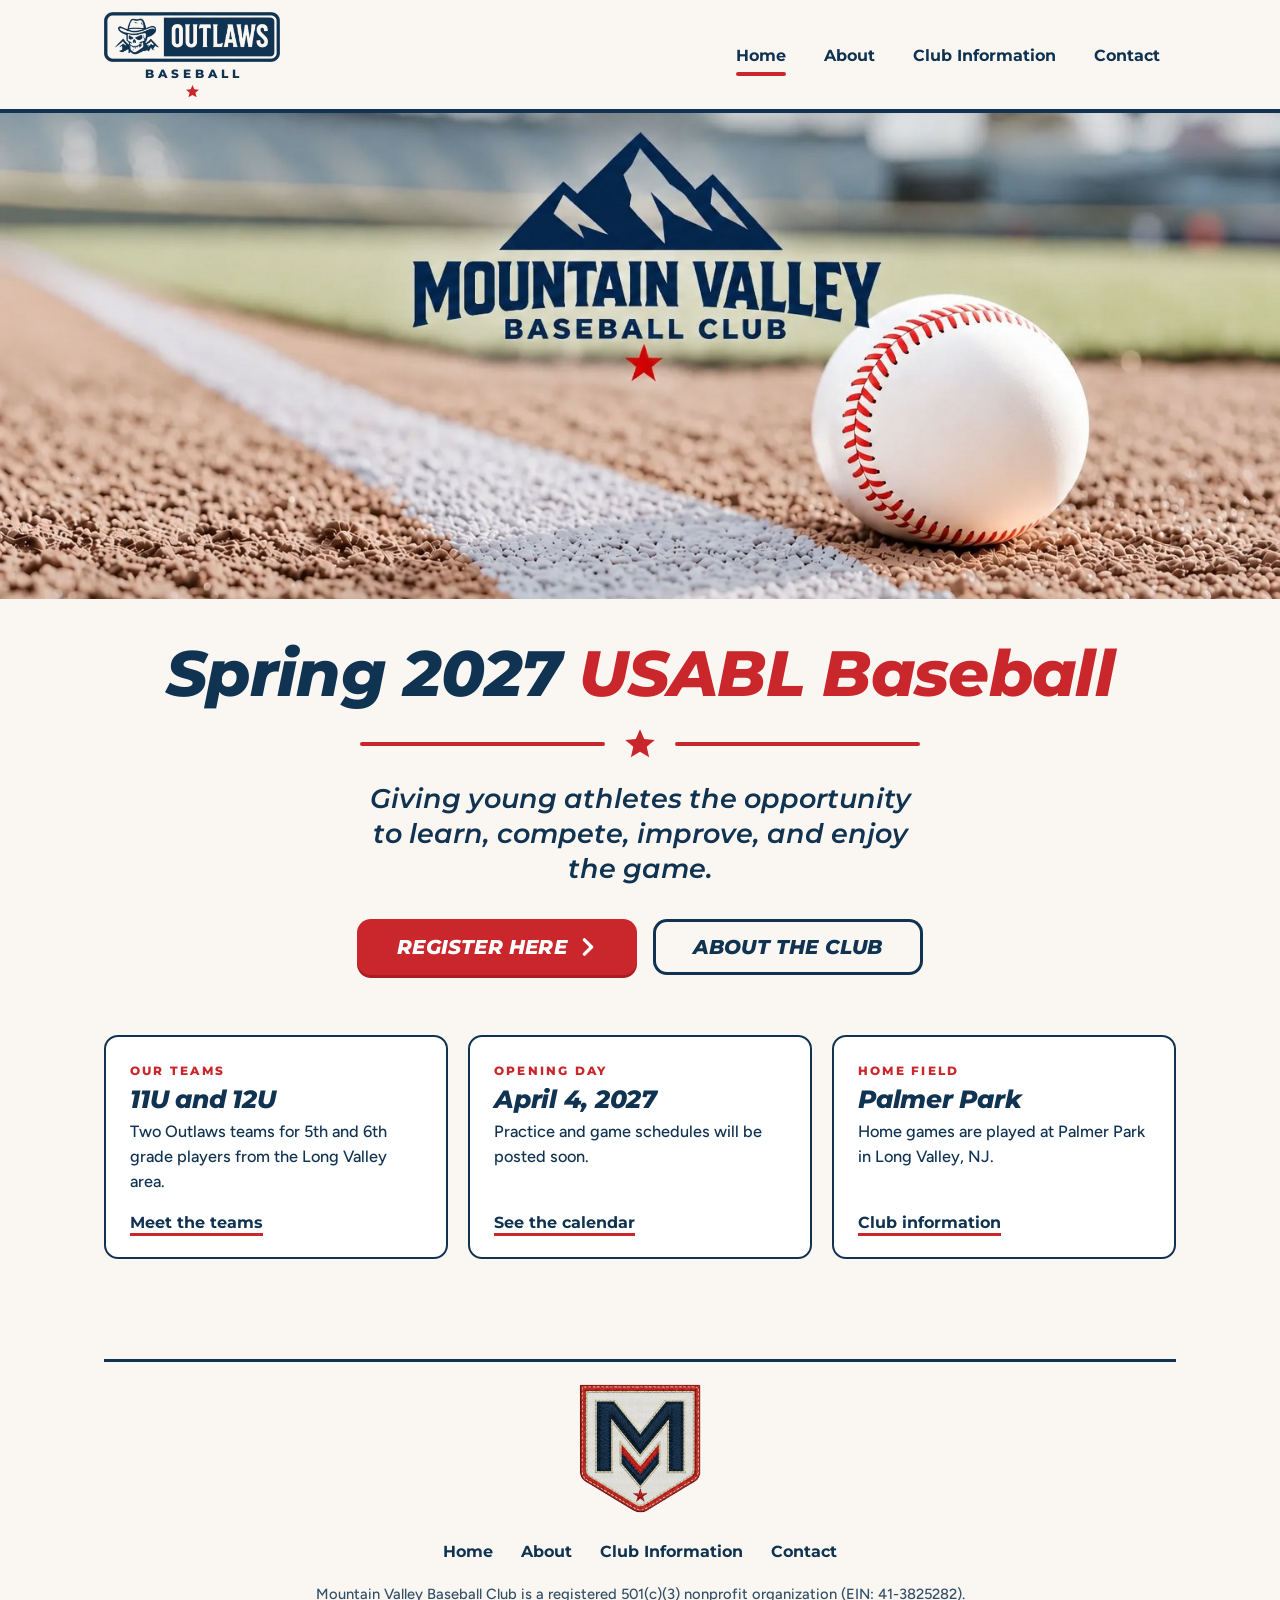
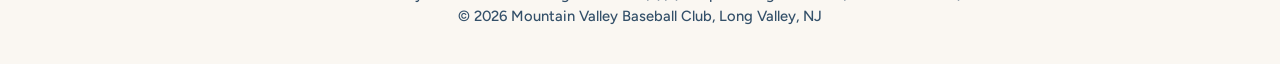
==== index.html @ af427c99 "Initial commit" ====
<!DOCTYPE html>
<html lang="en">
<head>
  <meta charset="utf-8">
  <meta name="viewport" content="width=device-width, initial-scale=1">
  <title>Mountain Valley Baseball Club | Outlaws Baseball, Long Valley, NJ</title>
  <meta name="description" content="Mountain Valley Baseball Club is a nonprofit youth baseball club in Long Valley, NJ, fielding 11U and 12U Outlaws teams for Spring 2027 USABL baseball.">
  <link rel="canonical" href="https://mvbaseball.org/">
  <meta property="og:title" content="Mountain Valley Baseball Club | Outlaws Baseball, Long Valley, NJ">
  <meta property="og:description" content="Mountain Valley Baseball Club is a nonprofit youth baseball club in Long Valley, NJ, fielding 11U and 12U Outlaws teams for Spring 2027 USABL baseball.">
  <meta property="og:image" content="https://mvbaseball.org/assets/hero.jpg">
  <meta property="og:url" content="https://mvbaseball.org/">
  <meta property="og:type" content="website">
  <meta name="theme-color" content="#113352">
  <link rel="icon" type="image/png" href="assets/favicon.png">
  <link rel="apple-touch-icon" href="assets/apple-touch-icon.png">
  <link rel="preconnect" href="https://fonts.googleapis.com">
  <link rel="preconnect" href="https://fonts.gstatic.com" crossorigin>
  <link href="https://fonts.googleapis.com/css2?family=Figtree:wght@500;600;700&family=Montserrat:ital,wght@0,700;0,800;1,600;1,700;1,800&display=swap" rel="stylesheet">
  <link rel="stylesheet" href="css/styles.css">
</head>
<body>
  <a class="skip" href="#main">Skip to content</a>

  <header class="site-header">
    <div class="wrap header-inner">
      <a class="brand" href="index.html" aria-label="Outlaws Baseball, Mountain Valley Baseball Club home">
        <img src="assets/outlaws-badge.png" alt="Outlaws" width="1227" height="352">
        <span class="brand-sub">BASEBALL</span>
        <svg class="brand-star" viewBox="0 0 24 24" aria-hidden="true"><path d="M12 1.6l2.95 6.9 7.45.62-5.66 4.9 1.72 7.3L12 17.4l-6.46 3.92 1.72-7.3L1.6 9.12l7.45-.62z"/></svg>
      </a>
      <button class="nav-toggle" type="button" aria-controls="site-nav" aria-expanded="false" aria-label="Menu">
        <svg viewBox="0 0 24 24" fill="none" stroke="currentColor" stroke-width="2.6" stroke-linecap="round" aria-hidden="true"><path d="M4 6.500h16M4 12h16M4 17.500h16"/></svg>
      </button>
      <nav class="nav" id="site-nav" aria-label="Main">
        <a href="index.html" aria-current="page">Home</a>
        <a href="about.html">About</a>
        <a href="club-information.html">Club Information</a>
        <a href="contact.html">Contact</a>
      </nav>
    </div>
  </header>

  <main id="main">
    <section class="hero">
      <img src="assets/hero.jpg" alt="Mountain Valley Baseball Club. A baseball resting beside the foul line on an infield." width="1536" height="584" fetchpriority="high">
    </section>

    <section class="home-intro">
      <div class="wrap">
        <h1>Spring 2027 <span>USABL Baseball</span></h1>
        <div class="star-rule"><svg class="star" viewBox="0 0 24 24" aria-hidden="true"><path d="M12 1.6l2.95 6.9 7.45.62-5.66 4.9 1.72 7.3L12 17.4l-6.46 3.92 1.72-7.3L1.6 9.12l7.45-.62z"/></svg></div>
        <p class="tagline">Giving young athletes the opportunity to learn, compete, improve, and enjoy the game.</p>
        <div class="cta-row">
          <a class="btn" href="https://docs.google.com/forms/d/e/1FAIpQLScuwrwn211wKPMHksO8JKq2tG1Pb9gNtkgpowk8rp99vr_ouw/viewform" target="_blank" rel="noopener">Register Here <svg viewBox="0 0 20 20" fill="none" stroke="currentColor" stroke-width="3.6" stroke-linecap="round" stroke-linejoin="round" aria-hidden="true"><path d="M6 2l8 8-8 8"/></svg></a>
          <a class="btn btn-ghost" href="about.html">About the Club</a>
        </div>
      </div>
    </section>

    <section class="section">
      <div class="wrap">
        <ul class="facts">
          <li class="fact">
            <span class="label">Our Teams</span>
            <h2>11U and 12U</h2>
            <p>Two Outlaws teams for 5th and 6th grade players from the Long Valley area.</p>
            <a href="about.html#teams">Meet the teams</a>
          </li>
          <li class="fact">
            <span class="label">Opening Day</span>
            <h2>April 4, 2027</h2>
            <p>Practice and game schedules will be posted soon.</p>
            <a href="club-information.html#calendar">See the calendar</a>
          </li>
          <li class="fact">
            <span class="label">Home Field</span>
            <h2>Palmer Park</h2>
            <p>Home games are played at Palmer Park in Long Valley, NJ.</p>
            <a href="club-information.html#field">Club information</a>
          </li>
        </ul>
      </div>
    </section>
  </main>

  <footer class="site-footer">
    <div class="wrap">
      <div class="footer-rule"></div>
      <img class="footer-patch" src="assets/mvbc-patch.png" alt="Mountain Valley Baseball Club patch" width="480" height="452" loading="lazy">
      <nav class="footer-nav" aria-label="Footer">
        <a href="index.html">Home</a>
        <a href="about.html">About</a>
        <a href="club-information.html">Club Information</a>
        <a href="contact.html">Contact</a>
      </nav>
      <p>Mountain Valley Baseball Club is a registered 501(c)(3) nonprofit organization (EIN: 41-3825282).</p>
      <p>&copy; <span id="year">2026</span> Mountain Valley Baseball Club, Long Valley, NJ</p>
    </div>
  </footer>

  <script src="js/site.js"></script>
</body>
</html>
---- css/styles.css ----
/* Mountain Valley Baseball Club — mvbaseball.org */

:root {
  --cream: #FAF7F2;
  --navy: #113352;
  --navy-deep: #0C2740;
  --red: #C9272C;
  --red-deep: #A81E23;
  --stone: #E6E3DC;
  --line: #C9C6BE;
  --white: #FFFFFF;
  --display: "Montserrat", "Avenir Next", "Segoe UI", Arial, sans-serif;
  --body: "Figtree", "Avenir Next", "Segoe UI", Arial, sans-serif;
  --wrap: 1120px;
  --radius: 14px;
}

*, *::before, *::after { box-sizing: border-box; }

html { -webkit-text-size-adjust: 100%; scroll-behavior: smooth; }

body {
  margin: 0;
  background: var(--cream);
  color: var(--navy);
  font-family: var(--body);
  font-size: 1.125rem;
  line-height: 1.55;
  font-weight: 500;
  min-height: 100vh;
  display: flex;
  flex-direction: column;
}

main { flex: 1; }

img { max-width: 100%; height: auto; display: block; }

a { color: inherit; }

h1, h2, h3 {
  font-family: var(--display);
  font-weight: 800;
  font-style: italic;
  line-height: 1.08;
  margin: 0;
  letter-spacing: -0.01em;
}

p { margin: 0; }

.wrap {
  width: 100%;
  max-width: var(--wrap);
  margin: 0 auto;
  padding: 0 24px;
}

.skip {
  position: absolute; left: 12px; top: -60px;
  background: var(--navy); color: var(--white);
  padding: 10px 16px; border-radius: 8px; z-index: 100;
  font-weight: 700; text-decoration: none;
}
.skip:focus { top: 12px; }

:focus-visible { outline: 3px solid var(--red); outline-offset: 3px; border-radius: 4px; }

/* ---------- Header ---------- */

.site-header {
  background: var(--cream);
  border-bottom: 4px solid var(--navy);
  position: sticky; top: 0; z-index: 50;
}

.header-inner {
  display: flex; align-items: center; justify-content: space-between;
  gap: 24px;
  padding-top: 12px; padding-bottom: 10px;
}

.brand {
  display: inline-flex; flex-direction: column; align-items: center;
  text-decoration: none; line-height: 1;
}
.brand img { width: 176px; }
.brand-sub {
  font-family: var(--display); font-weight: 800; font-size: 0.72rem;
  letter-spacing: 0.34em; margin: 7px 0 0 0.34em;
}
.brand-star { width: 15px; height: 15px; margin-top: 3px; fill: var(--red); }

.nav { display: flex; gap: 6px; }
.nav a {
  font-family: var(--display); font-weight: 700; font-size: 1.02rem;
  text-decoration: none; padding: 10px 16px; position: relative;
}
.nav a::after {
  content: ""; position: absolute; left: 16px; right: 16px; bottom: 2px;
  height: 4px; background: var(--red); border-radius: 2px;
  transform: scaleX(0); transform-origin: left; transition: transform .2s ease;
}
.nav a:hover::after, .nav a[aria-current="page"]::after { transform: scaleX(1); }

.nav-toggle {
  display: none; background: none; border: 2px solid var(--navy); border-radius: 10px;
  width: 46px; height: 46px; padding: 0; cursor: pointer; color: var(--navy);
  align-items: center; justify-content: center;
}
.nav-toggle svg { width: 24px; height: 24px; }

/* ---------- Shared pieces ---------- */

.page-head { padding: 44px 0 8px; }
.page-title { font-size: clamp(2.4rem, 6vw, 3.6rem); display: inline-block; }
.page-title::after {
  content: ""; display: block; width: 46%; min-width: 120px; height: 6px;
  background: var(--red); border-radius: 3px; margin-top: 10px;
}

.section { padding: 44px 0; }
.section-tight { padding: 28px 0; }

.rule-title {
  display: flex; align-items: center; gap: 24px;
  font-size: clamp(1.9rem, 4.4vw, 2.7rem); text-align: center;
}
.rule-title::before, .rule-title::after {
  content: ""; flex: 1; height: 4px; background: var(--red); border-radius: 2px;
}

.btn {
  display: inline-flex; align-items: center; justify-content: center; gap: 12px;
  font-family: var(--display); font-weight: 800; font-style: italic;
  text-transform: uppercase; text-decoration: none; letter-spacing: 0.01em;
  font-size: 1.25rem; line-height: 1;
  padding: 18px 40px; border-radius: 14px; border: 0; cursor: pointer;
  background: var(--red); color: var(--white);
  box-shadow: 0 3px 0 var(--red-deep);
  transition: background .15s ease, transform .15s ease, box-shadow .15s ease;
}
.btn:hover { background: var(--red-deep); transform: translateY(-1px); box-shadow: 0 4px 0 #8a181c; }
.btn:active { transform: translateY(2px); box-shadow: none; }
.btn svg { width: 18px; height: 18px; }
.btn-ghost {
  background: transparent; color: var(--navy);
  box-shadow: inset 0 0 0 3px var(--navy);
}
.btn-ghost:hover { background: var(--navy); color: var(--white); box-shadow: inset 0 0 0 3px var(--navy); }

.star { fill: var(--red); }

/* ---------- Home ---------- */

.hero { position: relative; background: var(--navy); }
.hero img {
  width: 100%; height: clamp(250px, 38vw, 560px);
  object-fit: cover; object-position: 55% 50%;
}

.home-intro { text-align: center; padding: 40px 0 16px; }
.home-intro h1 { font-size: clamp(2.1rem, 6vw, 4rem); }
.home-intro h1 span { color: var(--red); }
.star-rule {
  display: flex; align-items: center; justify-content: center; gap: 18px;
  margin: 18px auto 20px; max-width: 560px;
}
.star-rule::before, .star-rule::after {
  content: ""; flex: 1; height: 4px; background: var(--red); border-radius: 2px;
}
.star-rule svg { width: 34px; height: 34px; }
.tagline {
  font-family: var(--display); font-style: italic; font-weight: 600;
  font-size: clamp(1.15rem, 2.6vw, 1.7rem); line-height: 1.3;
  max-width: 21em; margin: 0 auto;
}
.cta-row { display: flex; flex-wrap: wrap; gap: 16px; justify-content: center; margin-top: 32px; }

.facts {
  display: grid; grid-template-columns: repeat(3, 1fr); gap: 20px;
  margin: 0; padding: 0; list-style: none;
}
.fact {
  background: var(--white); border: 2px solid var(--navy); border-radius: var(--radius);
  padding: 24px 24px 22px; display: flex; flex-direction: column; gap: 6px;
}
.fact .label {
  font-family: var(--display); font-weight: 800; font-size: 0.78rem;
  letter-spacing: 0.18em; text-transform: uppercase; color: var(--red);
}
.fact h2 { font-size: 1.55rem; }
.fact p { font-size: 1.02rem; }
.fact a {
  margin-top: auto; padding-top: 10px; font-family: var(--display); font-weight: 700;
  font-size: 0.98rem; text-decoration-color: var(--red); text-decoration-thickness: 3px;
  text-underline-offset: 5px;
}
.fact a:hover { color: var(--red); }

/* ---------- About ---------- */

.about-lead {
  display: grid; grid-template-columns: 5fr 7fr; gap: 40px; align-items: center;
  padding: 36px 0 44px;
}
.about-lead .page-title { margin-bottom: 22px; }
.about-lead p { font-size: 1.2rem; }
.about-lead img {
  width: 100%; border-radius: var(--radius); aspect-ratio: 12 / 5; object-fit: cover;
}

.mission {
  background: var(--navy); color: var(--white); border-radius: 6px;
  display: grid; grid-template-columns: auto 1fr; align-items: center;
}
.mission h2 { font-size: clamp(2rem, 4vw, 2.7rem); padding: 30px 40px; text-align: center; }
.mission p {
  border-left: 4px solid var(--red); padding: 4px 40px 4px 30px; margin: 26px 0;
  font-size: 1.12rem;
}

.serve { text-align: center; }
.serve h2 { font-size: clamp(1.9rem, 4.4vw, 2.7rem); margin-bottom: 8px; }

.teams {
  display: grid; grid-template-columns: 1fr 1fr; margin-top: 30px;
}
.team { text-align: center; padding: 4px 24px 8px; }
.team + .team { border-left: 3px solid var(--line); }
.team-tag {
  display: inline-flex; font-family: var(--display); font-style: italic; font-weight: 800;
  line-height: 1; filter: drop-shadow(0 1px 0 rgba(17, 51, 82, .08));
}
.team-tag b, .team-tag span { display: block; padding: 12px 40px; }
.team-tag b {
  background: var(--navy); color: var(--white); font-size: 2.5rem; font-weight: 800;
  clip-path: polygon(22% 0, 100% 0, 100% 100%, 0 100%);
  padding-left: 62px; padding-right: 28px;
}
.team-tag span {
  background: var(--stone); font-size: 1.7rem; align-self: stretch;
  display: flex; align-items: center; font-weight: 700;
  clip-path: polygon(0 0, 100% 0, 86% 100%, 0 100%);
  padding-left: 30px; padding-right: 62px; margin-left: -1px;
}
.team p {
  font-family: var(--display); font-weight: 700; font-size: 1.3rem; margin-top: 14px;
}

.register { text-align: center; padding: 36px 0 12px; }
.register .btn { font-size: 1.6rem; padding: 22px 64px; }

.leadership {
  border: 3px solid var(--navy); border-radius: 18px; background: var(--white);
  display: grid; grid-template-columns: auto repeat(4, 1fr); align-items: center;
  padding: 20px 8px 20px 28px;
}
.leadership h2 {
  font-size: 1.9rem; padding-right: 26px; border-right: 4px solid var(--red);
}
.leadership dl { margin: 0; display: contents; }
.leadership .role { text-align: center; padding: 6px 18px; border-left: 2px solid var(--line); }
.leadership .role:first-of-type { border-left: 0; }
.leadership dt { font-family: var(--display); font-weight: 800; font-size: 1.05rem; }
.leadership dd { margin: 2px 0 0; font-size: 1.08rem; }

/* ---------- Club Information ---------- */

.info-grid {
  display: grid; grid-template-columns: 1.85fr 1fr; gap: 0 44px; align-items: stretch;
  padding-top: 28px;
}
.info-grid { position: relative; }
.info-grid::after {
  content: ""; position: absolute; top: 28px; bottom: 0; width: 3px; background: var(--navy);
  left: calc((100% - 44px) * 0.6491 + 21px);
}

.card {
  background: var(--white); border: 2px solid var(--line); border-radius: 18px; overflow: hidden;
}
.card-head {
  background: var(--navy); color: var(--white); padding: 14px 16px;
  display: flex; align-items: center; justify-content: center; gap: 12px;
}
.card-head h2 { font-size: 1.75rem; }

.cal .card-head { justify-content: space-between; padding: 10px 14px; }
.cal .card-head h2 { font-size: clamp(1.5rem, 3.4vw, 2.2rem); }
.cal-btn {
  background: none; border: 0; color: var(--white); cursor: pointer;
  width: 46px; height: 46px; border-radius: 50%; display: grid; place-items: center;
  transition: background .15s ease;
}
.cal-btn:hover { background: rgba(255, 255, 255, .16); }
.cal-btn svg { width: 22px; height: 22px; }
.cal-grid { display: grid; grid-template-columns: repeat(7, 1fr); }
.cal-dow {
  background: #DDE3EA; font-family: var(--display); font-style: italic; font-weight: 700;
  text-align: center; padding: 9px 0; font-size: 1rem;
}
.cal-day {
  min-height: 62px; padding: 6px 10px; border-top: 1px solid var(--line); border-left: 1px solid var(--line);
  font-family: var(--display); font-weight: 700; font-size: 1.02rem; position: relative;
}
.cal-day:nth-child(7n + 1) { border-left: 0; }
.cal-day.today span {
  display: inline-grid; place-items: center; min-width: 30px; height: 30px; margin: -3px 0 0 -6px;
  border: 2px solid var(--navy); border-radius: 50%;
}
.cal-day.has-event { background: #FBEDED; }
.cal-day.has-event span {
  display: inline-grid; place-items: center; min-width: 30px; height: 30px; margin: -3px 0 0 -6px;
  background: var(--red); color: var(--white); border-radius: 50%; border: 0;
}
.cal-day em {
  display: block; font-family: var(--body); font-style: normal; font-weight: 700;
  font-size: 0.72rem; line-height: 1.15; color: var(--red-deep); margin-top: 3px;
}

.events { display: flex; flex-direction: column; }
.events-body { padding: 8px 22px 22px; flex: 1; display: flex; flex-direction: column; }
.event {
  display: flex; align-items: center; gap: 16px; width: 100%;
  padding: 22px 0; border: 0; border-bottom: 2px solid var(--line);
  background: none; text-align: left; cursor: pointer; color: inherit;
  font-family: var(--display); font-style: italic; font-weight: 800; font-size: 1.5rem; line-height: 1.15;
}
.event svg { width: 58px; height: 58px; flex: none; }
.event span { border-left: 4px solid var(--red); padding-left: 16px; }
.event span small { display: block; font-size: 1em; font-weight: 600; }
.event:hover span { color: var(--red); }
.events-note {
  font-family: var(--display); font-style: italic; font-weight: 600; font-size: 1.22rem;
  text-align: center; margin: auto 0; padding: 26px 6px 6px; line-height: 1.3;
}

.field {
  display: flex; align-items: center; gap: 22px; justify-content: center; padding: 36px 0 8px;
}
.field svg { width: 54px; height: 66px; flex: none; }
.field div { border-left: 4px solid var(--red); padding-left: 22px; }
.field h2 { font-size: 1.8rem; }
.field a { text-decoration-color: var(--red); text-underline-offset: 4px; }

.links {
  display: grid; grid-template-columns: repeat(3, 1fr); gap: 20px; margin-top: 28px;
  padding: 0; list-style: none;
}
.link-tile {
  display: flex; align-items: center; gap: 18px; height: 100%;
  background: var(--navy); color: var(--white); text-decoration: none;
  border-radius: 16px; padding: 20px 24px;
  font-family: var(--display); font-style: italic; font-weight: 800; font-size: 1.3rem; line-height: 1.15;
  transition: background .15s ease, transform .15s ease;
}
.link-tile svg { width: 44px; height: 44px; flex: none; }
a.link-tile:hover { background: var(--navy-deep); transform: translateY(-2px); }
.link-tile small {
  display: block; font-family: var(--body); font-style: normal; font-weight: 600;
  font-size: 0.82rem; opacity: .8; margin-top: 4px;
}

.fineprint {
  display: grid; grid-template-columns: 1fr 1fr; border-top: 2px solid var(--line);
  margin-top: 44px; padding-top: 28px;
}
.fineprint p { padding: 4px 44px; }
.fineprint p + p { border-left: 3px solid var(--navy); }

/* ---------- Contact ---------- */

.contact-intro { font-size: 1.25rem; padding: 18px 0 34px; }

.form-card {
  background: var(--white); border: 2px solid var(--navy); border-radius: 24px;
  max-width: 820px; margin: 0 auto; padding: 34px 36px 38px;
}
.form-row { margin-bottom: 20px; }
.form-row label {
  display: block; font-family: var(--display); font-weight: 800; font-size: 1.08rem; margin-bottom: 8px;
}
.form-row label i { color: var(--red); font-style: normal; margin-left: 4px; }
.form-row input, .form-row textarea {
  width: 100%; font: inherit; color: var(--navy);
  background: var(--white); border: 2px solid var(--navy); border-radius: 10px; padding: 12px 14px;
}
.form-row textarea { min-height: 150px; resize: vertical; }
.form-row input:focus, .form-row textarea:focus {
  outline: 0; border-color: var(--red); box-shadow: 0 0 0 4px rgba(201, 39, 44, .16);
}
.form-actions { text-align: center; margin-top: 30px; }
.form-actions .btn { min-width: min(100%, 440px); border-radius: 999px; }
.form-status {
  text-align: center; font-weight: 700; margin-top: 18px; min-height: 1.5em;
}
.form-status.error { color: var(--red-deep); }
.hp { position: absolute; left: -9999px; }

/* ---------- Footer ---------- */

.site-footer { margin-top: 56px; padding-bottom: 36px; text-align: center; }
.footer-rule { border-top: 3px solid var(--navy); }
.footer-patch { width: 124px; margin: -1px auto 0; padding-top: 22px; }
.footer-nav { display: flex; flex-wrap: wrap; justify-content: center; gap: 4px 28px; margin: 22px 0 14px; }
.footer-nav a {
  font-family: var(--display); font-weight: 700; font-size: 0.98rem; text-decoration: none; padding: 4px 0;
}
.footer-nav a:hover { color: var(--red); }
.site-footer p { font-size: 0.92rem; opacity: .85; }

/* ---------- Responsive ---------- */

@media (max-width: 960px) {
  .leadership { grid-template-columns: 1fr 1fr; padding: 22px; gap: 18px 0; }
  .leadership h2 { grid-column: 1 / -1; border-right: 0; border-bottom: 4px solid var(--red); padding: 0 0 12px; text-align: center; }
  .leadership .role:nth-of-type(odd) { border-left: 0; }
  .team-tag b { font-size: 2rem; padding-left: 48px; }
  .team-tag span { font-size: 1.35rem; padding-right: 48px; }
  .links { grid-template-columns: 1fr; }
  .link-tile br { display: none; }
}

@media (max-width: 820px) {
  body { font-size: 1.06rem; }
  .nav-toggle { display: inline-flex; }
  .nav {
    display: none; position: absolute; left: 0; right: 0; top: 100%;
    background: var(--cream); border-bottom: 4px solid var(--navy);
    flex-direction: column; gap: 0; padding: 6px 24px 14px;
  }
  .nav.open { display: flex; }
  .nav a { padding: 14px 0; font-size: 1.15rem; border-top: 1px solid var(--line); }
  .nav a:first-child { border-top: 0; }
  .nav a::after { left: 0; right: auto; width: 56px; bottom: 6px; }
  .brand img { width: 150px; }

  .hero img { object-position: 62% 50%; }
  .facts { grid-template-columns: 1fr; }

  .about-lead { grid-template-columns: 1fr; gap: 26px; padding-bottom: 34px; }
  .mission { grid-template-columns: 1fr; }
  .mission h2 { padding: 26px 24px 0; }
  .mission h2 br { display: none; }
  .mission p { border-left: 0; border-top: 4px solid var(--red); margin: 16px 24px 26px; padding: 16px 0 0; }
  .teams { grid-template-columns: 1fr; gap: 26px; }
  .team + .team { border-left: 0; border-top: 3px solid var(--line); padding-top: 28px; }

  .info-grid { grid-template-columns: 1fr; gap: 24px; }
  .info-grid::after { display: none; }
  .events-note { padding-top: 22px; }
  .fineprint { grid-template-columns: 1fr; gap: 16px; }
  .fineprint p { padding: 0; }
  .fineprint p + p { border-left: 0; border-top: 3px solid var(--navy); padding-top: 16px; }
  .field { justify-content: flex-start; }
}

@media (max-width: 520px) {
  .wrap { padding: 0 18px; }
  .btn { width: 100%; padding: 18px 20px; }
  .register .btn { font-size: 1.3rem; padding: 20px; }
  .rule-title { gap: 14px; }
  .cal-day { min-height: 50px; padding: 5px 6px; font-size: .92rem; }
  .cal-dow { font-size: .82rem; }
  .cal-day em { font-size: .6rem; }
  .form-card { padding: 24px 18px 28px; border-radius: 18px; }
  .leadership { grid-template-columns: 1fr; }
  .leadership .role { border-left: 0; }
  .event { font-size: 1.3rem; }
}

@media (prefers-reduced-motion: reduce) {
  * { transition: none !important; scroll-behavior: auto !important; }
}

.team-tag b, .team-tag span { white-space: nowrap; }
@media (max-width: 520px) {
  .team-tag b { font-size: 1.7rem; padding: 10px 20px 10px 40px; }
  .team-tag span { font-size: 1.15rem; padding: 10px 40px 10px 20px; }
}
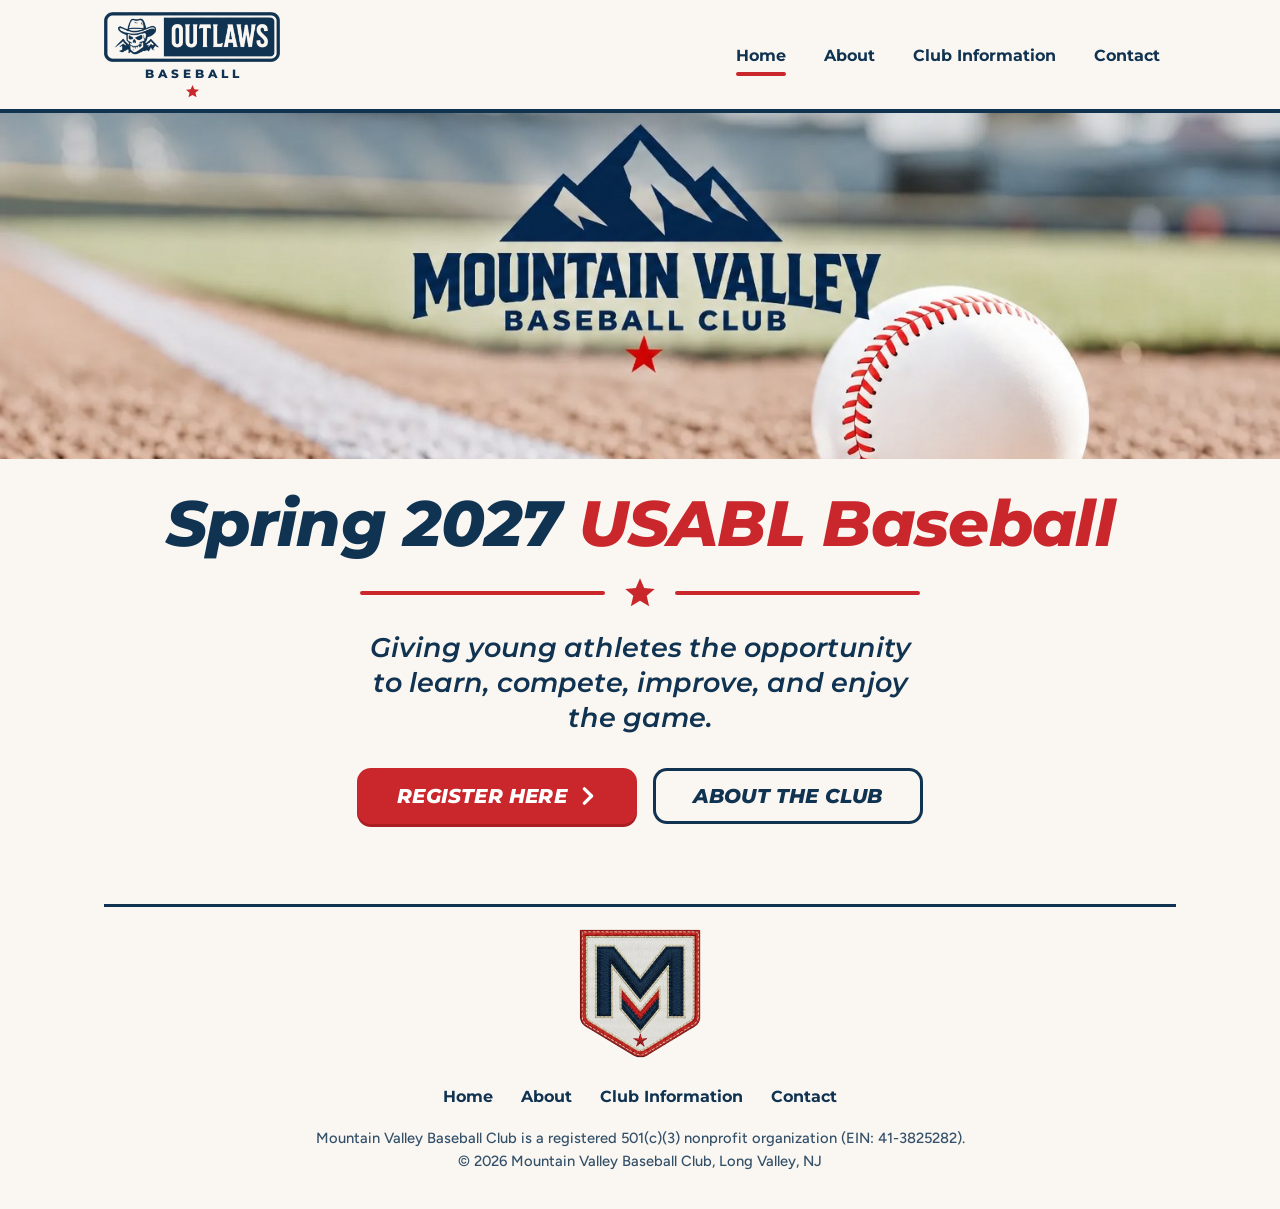
==== commit c01422a8: "Remove home cards and shorten hero" ====
--- a/index.html
+++ b/index.html
@@ -57,31 +57,6 @@
         </div>
       </div>
     </section>
-
-    <section class="section">
-      <div class="wrap">
-        <ul class="facts">
-          <li class="fact">
-            <span class="label">Our Teams</span>
-            <h2>11U and 12U</h2>
-            <p>Two Outlaws teams for 5th and 6th grade players from the Long Valley area.</p>
-            <a href="about.html#teams">Meet the teams</a>
-          </li>
-          <li class="fact">
-            <span class="label">Opening Day</span>
-            <h2>April 4, 2027</h2>
-            <p>Practice and game schedules will be posted soon.</p>
-            <a href="club-information.html#calendar">See the calendar</a>
-          </li>
-          <li class="fact">
-            <span class="label">Home Field</span>
-            <h2>Palmer Park</h2>
-            <p>Home games are played at Palmer Park in Long Valley, NJ.</p>
-            <a href="club-information.html#field">Club information</a>
-          </li>
-        </ul>
-      </div>
-    </section>
   </main>
 
   <footer class="site-footer">
--- a/css/styles.css
+++ b/css/styles.css
@@ -155,11 +155,11 @@
 
 .hero { position: relative; background: var(--navy); }
 .hero img {
-  width: 100%; height: clamp(250px, 38vw, 560px);
-  object-fit: cover; object-position: 55% 50%;
-}
-
-.home-intro { text-align: center; padding: 40px 0 16px; }
+  width: 100%; height: clamp(200px, 27vw, 440px);
+  object-fit: cover; object-position: 55% 6%;
+}
+
+.home-intro { text-align: center; padding: 30px 0 24px; }
 .home-intro h1 { font-size: clamp(2.1rem, 6vw, 4rem); }
 .home-intro h1 span { color: var(--red); }
 .star-rule {
@@ -436,7 +436,7 @@
   .nav a::after { left: 0; right: auto; width: 56px; bottom: 6px; }
   .brand img { width: 150px; }
 
-  .hero img { object-position: 62% 50%; }
+  .hero img { height: clamp(190px, 44vw, 300px); object-position: 62% 30%; }
   .facts { grid-template-columns: 1fr; }
 
   .about-lead { grid-template-columns: 1fr; gap: 26px; padding-bottom: 34px; }
@@ -479,3 +479,10 @@
   .team-tag b { font-size: 1.7rem; padding: 10px 20px 10px 40px; }
   .team-tag span { font-size: 1.15rem; padding: 10px 40px 10px 20px; }
 }
+
+.contact-direct { text-align: center; max-width: 820px; margin: 26px auto 0; font-size: 1.1rem; }
+.contact-direct a {
+  font-weight: 700; overflow-wrap: anywhere;
+  text-decoration-color: var(--red); text-decoration-thickness: 3px; text-underline-offset: 5px;
+}
+.contact-direct a:hover { color: var(--red); }
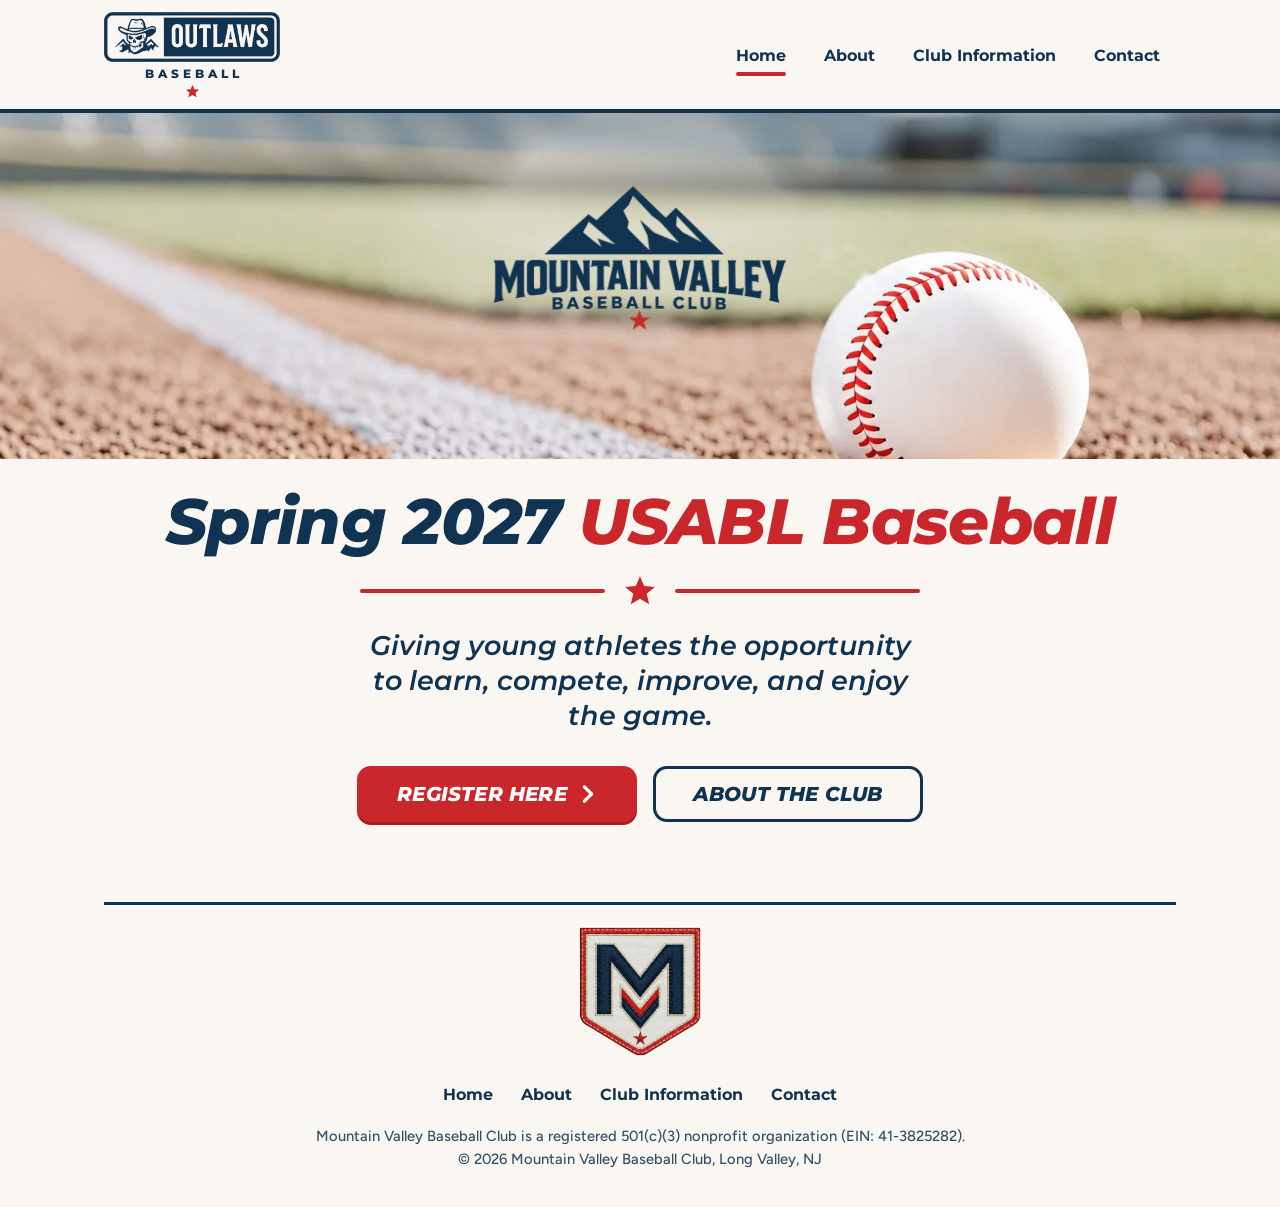
==== commit 7c74a1c0: "Full-width hero with smaller logo" ====
--- a/index.html
+++ b/index.html
@@ -43,7 +43,8 @@
 
   <main id="main">
     <section class="hero">
-      <img src="assets/hero.jpg" alt="Mountain Valley Baseball Club. A baseball resting beside the foul line on an infield." width="1536" height="584" fetchpriority="high">
+      <img class="hero-photo" src="assets/hero-field.jpg" alt="A baseball resting beside the foul line on an infield." width="1536" height="584" fetchpriority="high">
+      <img class="hero-logo" src="assets/mvbc-logo.png" alt="Mountain Valley Baseball Club" width="1200" height="585">
     </section>
 
     <section class="home-intro">
--- a/css/styles.css
+++ b/css/styles.css
@@ -153,13 +153,17 @@
 
 /* ---------- Home ---------- */
 
-.hero { position: relative; background: var(--navy); }
-.hero img {
+.hero { position: relative; background: var(--navy); overflow: hidden; }
+.hero-photo {
   width: 100%; height: clamp(200px, 27vw, 440px);
-  object-fit: cover; object-position: 55% 6%;
-}
-
-.home-intro { text-align: center; padding: 30px 0 24px; }
+  object-fit: cover; object-position: 50% 30%;
+}
+.hero-logo {
+  position: absolute; left: 50%; top: 42%; transform: translate(-50%, -50%);
+  width: clamp(170px, 23vw, 350px); height: auto;
+}
+
+.home-intro { text-align: center; padding: 28px 0 24px; }
 .home-intro h1 { font-size: clamp(2.1rem, 6vw, 4rem); }
 .home-intro h1 span { color: var(--red); }
 .star-rule {
@@ -436,7 +440,8 @@
   .nav a::after { left: 0; right: auto; width: 56px; bottom: 6px; }
   .brand img { width: 150px; }
 
-  .hero img { height: clamp(190px, 44vw, 300px); object-position: 62% 30%; }
+  .hero-photo { height: clamp(190px, 44vw, 300px); object-position: 66% 40%; }
+  .hero-logo { left: 37%; top: 38%; width: clamp(150px, 42vw, 260px); }
   .facts { grid-template-columns: 1fr; }
 
   .about-lead { grid-template-columns: 1fr; gap: 26px; padding-bottom: 34px; }
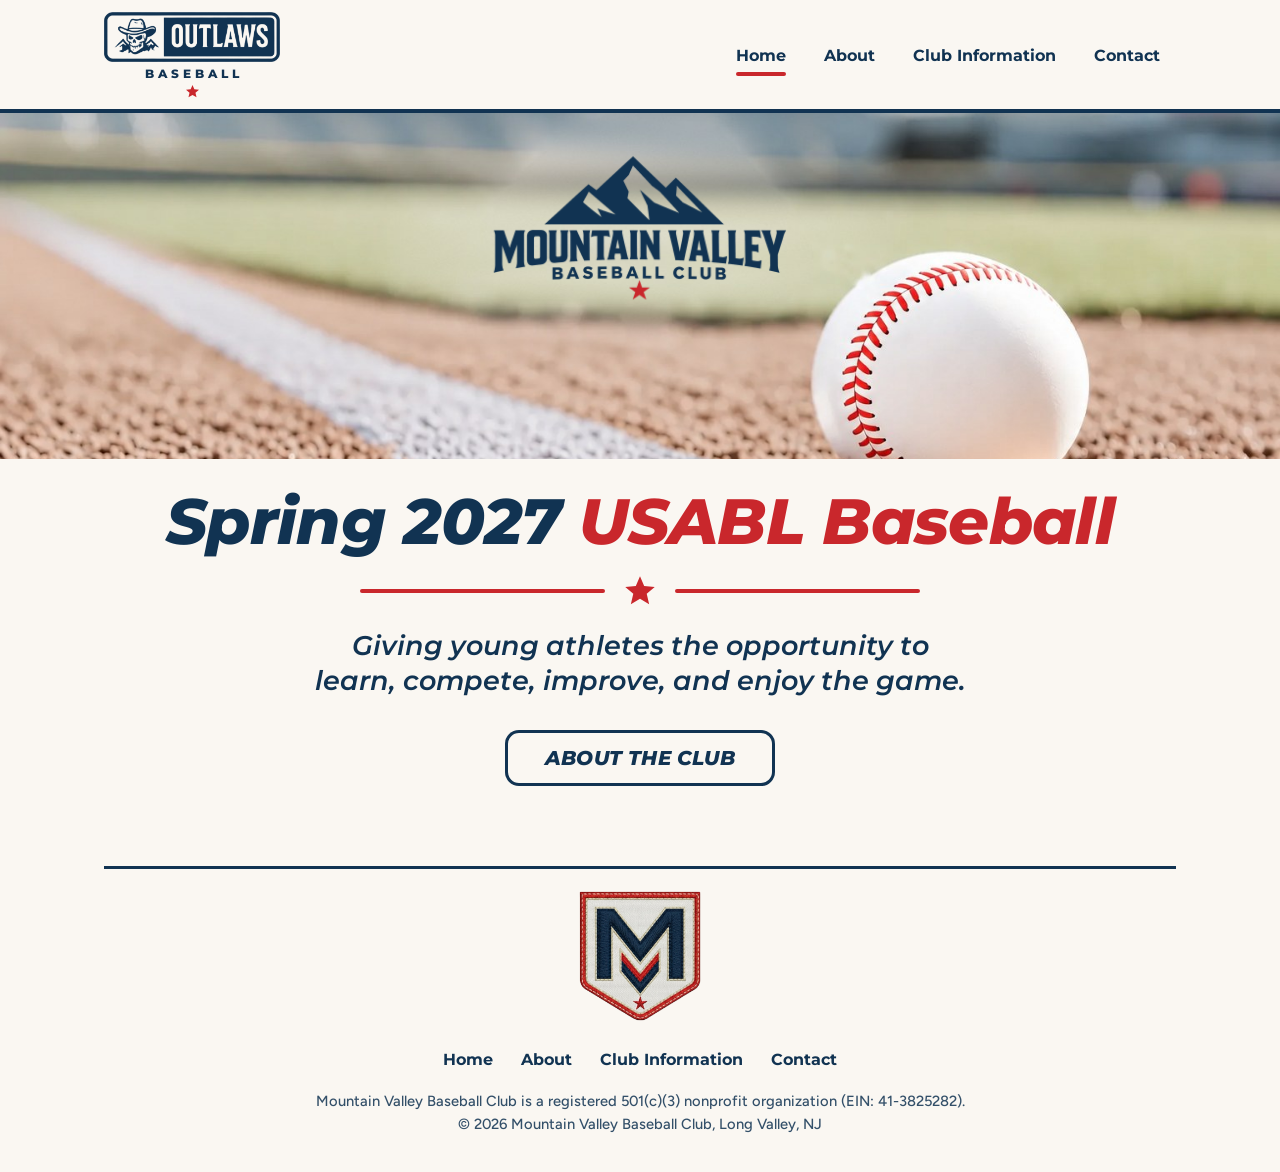
==== commit fd451cb2: "Remove Register Here buttons" ====
--- a/index.html
+++ b/index.html
@@ -53,7 +53,6 @@
         <div class="star-rule"><svg class="star" viewBox="0 0 24 24" aria-hidden="true"><path d="M12 1.6l2.95 6.9 7.45.62-5.66 4.9 1.72 7.3L12 17.4l-6.46 3.92 1.72-7.3L1.6 9.12l7.45-.62z"/></svg></div>
         <p class="tagline">Giving young athletes the opportunity to learn, compete, improve, and enjoy the game.</p>
         <div class="cta-row">
-          <a class="btn" href="https://docs.google.com/forms/d/e/1FAIpQLScuwrwn211wKPMHksO8JKq2tG1Pb9gNtkgpowk8rp99vr_ouw/viewform" target="_blank" rel="noopener">Register Here <svg viewBox="0 0 20 20" fill="none" stroke="currentColor" stroke-width="3.6" stroke-linecap="round" stroke-linejoin="round" aria-hidden="true"><path d="M6 2l8 8-8 8"/></svg></a>
           <a class="btn btn-ghost" href="about.html">About the Club</a>
         </div>
       </div>
--- a/css/styles.css
+++ b/css/styles.css
@@ -159,7 +159,7 @@
   object-fit: cover; object-position: 50% 30%;
 }
 .hero-logo {
-  position: absolute; left: 50%; top: 42%; transform: translate(-50%, -50%);
+  position: absolute; left: 50%; top: calc(42% - 30px); transform: translate(-50%, -50%);
   width: clamp(170px, 23vw, 350px); height: auto;
 }
 
@@ -177,7 +177,7 @@
 .tagline {
   font-family: var(--display); font-style: italic; font-weight: 600;
   font-size: clamp(1.15rem, 2.6vw, 1.7rem); line-height: 1.3;
-  max-width: 21em; margin: 0 auto;
+  max-width: 30em; margin: 0 auto; text-wrap: balance;
 }
 .cta-row { display: flex; flex-wrap: wrap; gap: 16px; justify-content: center; margin-top: 32px; }
 
